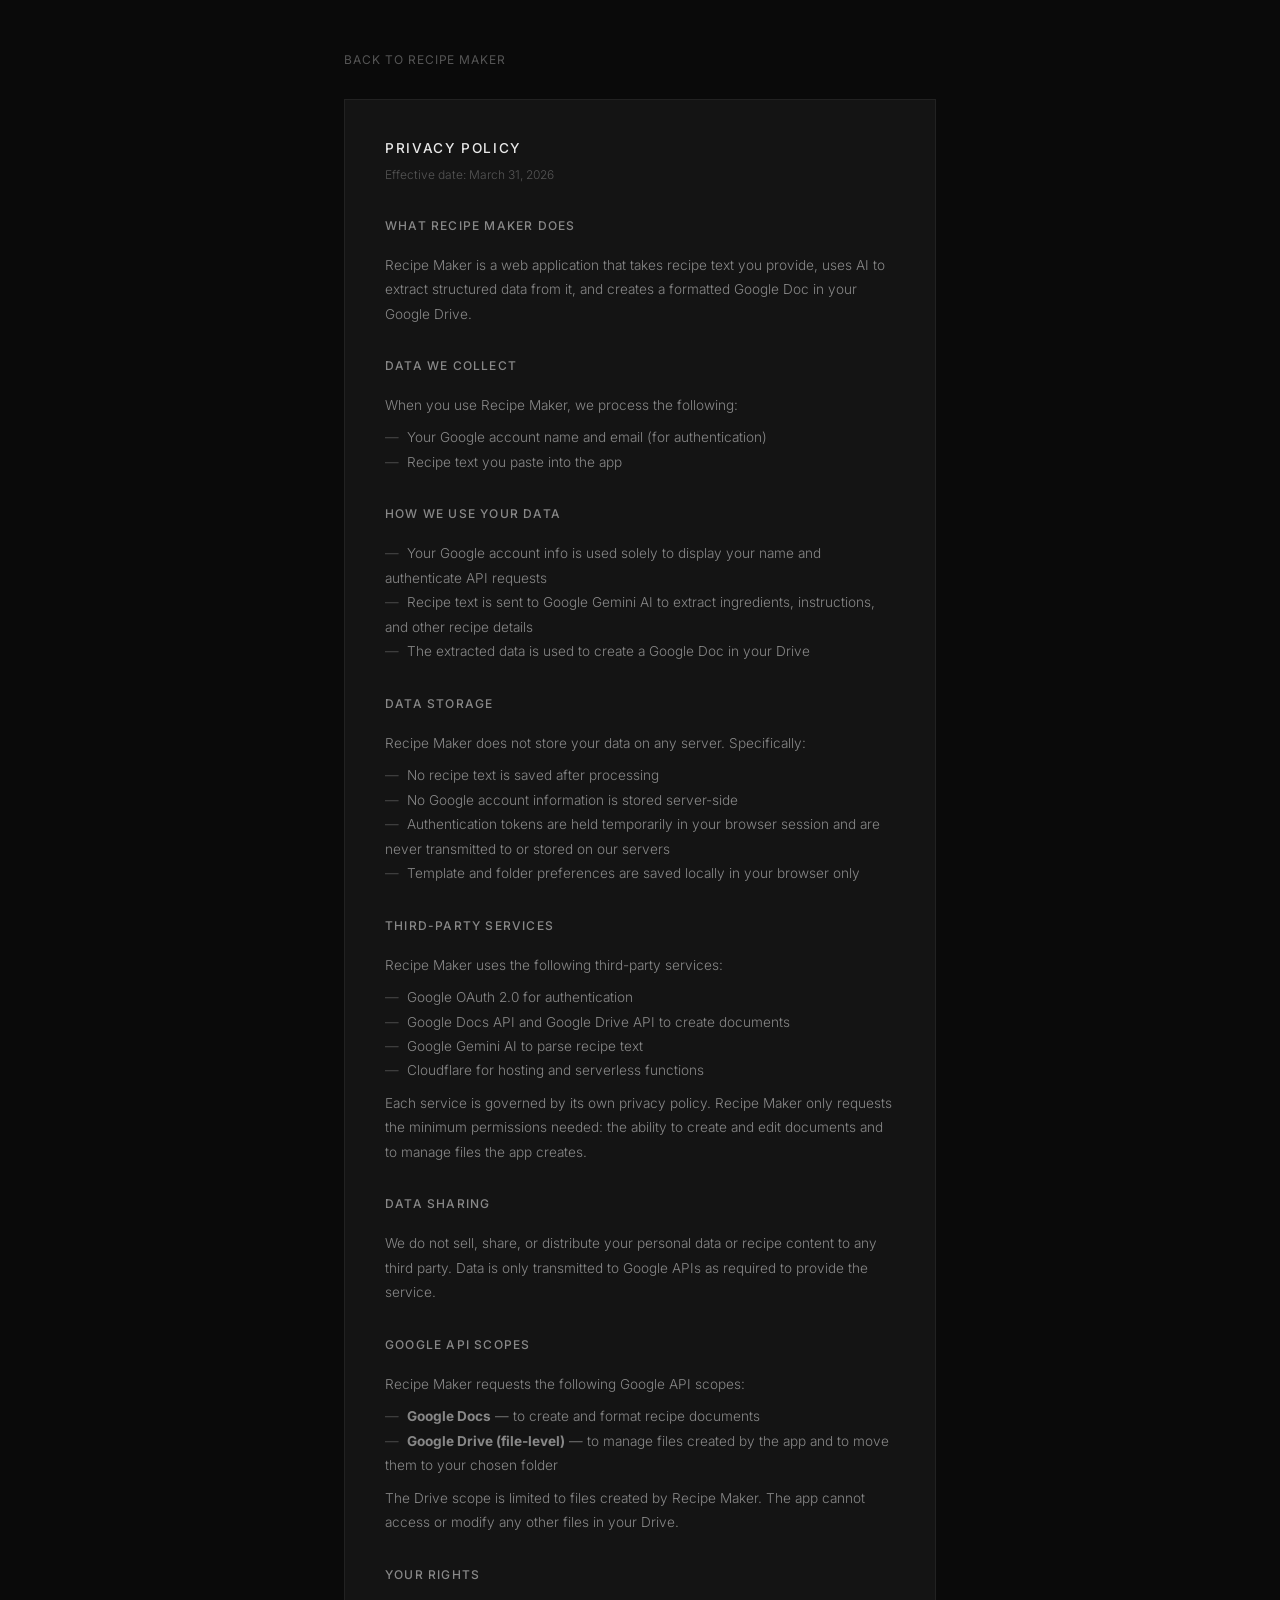
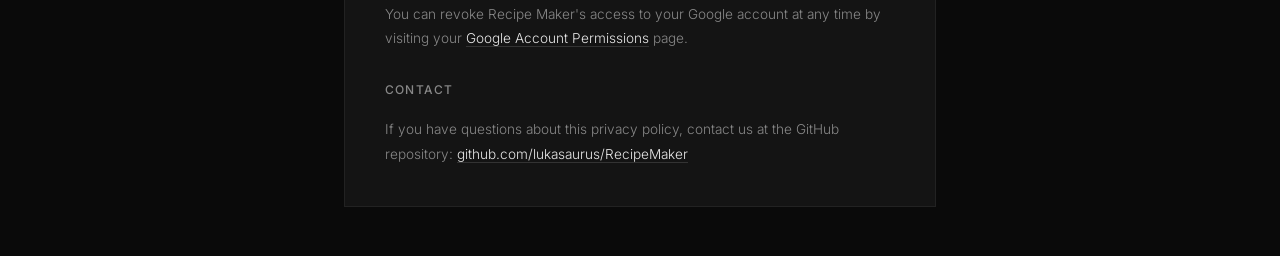
==== public/privacy.html @ 7f5fff84 "Add privacy policy page for Google OAuth verification Co-Authored-By: Claude Opus 4.6 <noreply@anthr" ====
<!DOCTYPE html>
<html lang="en">
<head>
  <meta charset="UTF-8">
  <meta name="viewport" content="width=device-width, initial-scale=1.0">
  <title>Privacy Policy — Recipe Maker</title>
  <link rel="stylesheet" href="style.css">
  <style>
    main { max-width: 640px; margin: 3rem auto; padding: 0 1.5rem; }
    .card { padding: 2.5rem; }
    .card h1 { font-size: 0.85rem; font-weight: 500; letter-spacing: 0.12em; text-transform: uppercase; color: #e8e8e8; margin-bottom: 0.5rem; }
    .card .date { font-size: 0.75rem; color: #555; margin-bottom: 2rem; }
    .card h2 { margin-top: 2rem; }
    .card p, .card li { font-size: 0.85rem; font-weight: 300; line-height: 1.8; color: #888; }
    .card ul { list-style: none; padding: 0; margin: 0.5rem 0; }
    .card li::before { content: "—"; margin-right: 0.5rem; color: #555; }
    .card a { color: #e8e8e8; text-decoration: none; border-bottom: 1px solid #333; }
    .card a:hover { border-color: #888; }
    .back { display: inline-block; margin-bottom: 2rem; font-size: 0.75rem; letter-spacing: 0.08em; text-transform: uppercase; color: #555; text-decoration: none; }
    .back:hover { color: #888; }
  </style>
</head>
<body>
  <main>
    <a href="/" class="back">Back to Recipe Maker</a>
    <section class="card">
      <h1>Privacy Policy</h1>
      <p class="date">Effective date: March 31, 2026</p>

      <h2>What Recipe Maker Does</h2>
      <p>Recipe Maker is a web application that takes recipe text you provide, uses AI to extract structured data from it, and creates a formatted Google Doc in your Google Drive.</p>

      <h2>Data We Collect</h2>
      <p>When you use Recipe Maker, we process the following:</p>
      <ul>
        <li>Your Google account name and email (for authentication)</li>
        <li>Recipe text you paste into the app</li>
      </ul>

      <h2>How We Use Your Data</h2>
      <ul>
        <li>Your Google account info is used solely to display your name and authenticate API requests</li>
        <li>Recipe text is sent to Google Gemini AI to extract ingredients, instructions, and other recipe details</li>
        <li>The extracted data is used to create a Google Doc in your Drive</li>
      </ul>

      <h2>Data Storage</h2>
      <p>Recipe Maker does not store your data on any server. Specifically:</p>
      <ul>
        <li>No recipe text is saved after processing</li>
        <li>No Google account information is stored server-side</li>
        <li>Authentication tokens are held temporarily in your browser session and are never transmitted to or stored on our servers</li>
        <li>Template and folder preferences are saved locally in your browser only</li>
      </ul>

      <h2>Third-Party Services</h2>
      <p>Recipe Maker uses the following third-party services:</p>
      <ul>
        <li>Google OAuth 2.0 for authentication</li>
        <li>Google Docs API and Google Drive API to create documents</li>
        <li>Google Gemini AI to parse recipe text</li>
        <li>Cloudflare for hosting and serverless functions</li>
      </ul>
      <p>Each service is governed by its own privacy policy. Recipe Maker only requests the minimum permissions needed: the ability to create and edit documents and to manage files the app creates.</p>

      <h2>Data Sharing</h2>
      <p>We do not sell, share, or distribute your personal data or recipe content to any third party. Data is only transmitted to Google APIs as required to provide the service.</p>

      <h2>Google API Scopes</h2>
      <p>Recipe Maker requests the following Google API scopes:</p>
      <ul>
        <li><strong>Google Docs</strong> — to create and format recipe documents</li>
        <li><strong>Google Drive (file-level)</strong> — to manage files created by the app and to move them to your chosen folder</li>
      </ul>
      <p>The Drive scope is limited to files created by Recipe Maker. The app cannot access or modify any other files in your Drive.</p>

      <h2>Your Rights</h2>
      <p>You can revoke Recipe Maker's access to your Google account at any time by visiting your <a href="https://myaccount.google.com/permissions">Google Account Permissions</a> page.</p>

      <h2>Contact</h2>
      <p>If you have questions about this privacy policy, contact us at the GitHub repository: <a href="https://github.com/lukasaurus/RecipeMaker">github.com/lukasaurus/RecipeMaker</a></p>
    </section>
  </main>
</body>
</html>
---- public/style.css ----
@import url('https://fonts.googleapis.com/css2?family=Inter:wght@300;400;500;600&display=swap');

* {
  margin: 0;
  padding: 0;
  box-sizing: border-box;
}

:root {
  --bg: #0a0a0a;
  --surface: #141414;
  --surface-hover: #1a1a1a;
  --border: #222;
  --border-light: #2a2a2a;
  --text: #e8e8e8;
  --text-muted: #888;
  --text-dim: #555;
  --accent: #fff;
  --accent-dim: rgba(255, 255, 255, 0.08);
  --danger: #ff4444;
  --danger-dim: rgba(255, 68, 68, 0.1);
  --warning-bg: rgba(255, 180, 0, 0.08);
  --warning-text: #ffb400;
  --success: #00c853;
}

body {
  font-family: 'Inter', -apple-system, BlinkMacSystemFont, "Segoe UI", sans-serif;
  background: var(--bg);
  color: var(--text);
  min-height: 100vh;
  display: flex;
  flex-direction: column;
  -webkit-font-smoothing: antialiased;
  -moz-osx-font-smoothing: grayscale;
}

/* Header */
header {
  background: var(--surface);
  border-bottom: 1px solid var(--border);
  padding: 1.25rem 2.5rem;
  display: flex;
  justify-content: space-between;
  align-items: center;
}

header h1 {
  font-size: 0.85rem;
  font-weight: 500;
  letter-spacing: 0.12em;
  text-transform: uppercase;
  color: var(--text);
}

#auth-section {
  display: flex;
  align-items: center;
  gap: 0.75rem;
}

#user-info {
  display: flex;
  align-items: center;
  gap: 1rem;
}

#user-name {
  font-size: 0.8rem;
  font-weight: 400;
  color: var(--text-muted);
  letter-spacing: 0.02em;
}

/* Main */
main {
  max-width: 640px;
  width: 100%;
  margin: 3rem auto;
  padding: 0 1.5rem;
  flex: 1;
}

/* Cards */
.card {
  background: var(--surface);
  border: 1px solid var(--border);
  border-radius: 0;
  padding: 2rem;
  margin-bottom: 1px;
}

.card-error {
  border-left: 3px solid var(--danger);
}

.card h2 {
  font-size: 0.75rem;
  font-weight: 500;
  letter-spacing: 0.1em;
  text-transform: uppercase;
  margin-bottom: 1.25rem;
  color: var(--text-muted);
}

.card h3 {
  font-size: 0.7rem;
  font-weight: 500;
  letter-spacing: 0.1em;
  text-transform: uppercase;
  margin: 1.5rem 0 0.6rem;
  color: var(--text-dim);
}

.card p {
  line-height: 1.7;
  color: var(--text-muted);
  font-size: 0.9rem;
  font-weight: 300;
}

/* Textarea */
textarea {
  width: 100%;
  min-height: 220px;
  padding: 1rem;
  background: var(--bg);
  border: 1px solid var(--border);
  border-radius: 0;
  color: var(--text);
  font-family: inherit;
  font-size: 0.9rem;
  font-weight: 300;
  resize: vertical;
  line-height: 1.7;
  transition: border-color 0.2s;
}

textarea::placeholder {
  color: var(--text-dim);
}

textarea:focus {
  outline: none;
  border-color: var(--text-muted);
}

/* Inputs */
input[type="text"] {
  width: 100%;
  padding: 0.6rem 0.85rem;
  background: var(--bg);
  border: 1px solid var(--border);
  border-radius: 0;
  color: var(--text);
  font-family: inherit;
  font-size: 0.85rem;
  font-weight: 300;
  margin-bottom: 0.5rem;
  transition: border-color 0.2s;
}

input[type="text"]::placeholder {
  color: var(--text-dim);
}

input[type="text"]:focus {
  outline: none;
  border-color: var(--text-muted);
}

/* Folder controls */
#folder-controls {
  display: flex;
  align-items: center;
  gap: 0.6rem;
}

.folder-label {
  flex: 1;
  font-size: 0.8rem;
  font-weight: 400;
  color: var(--text-muted);
  padding: 0.55rem 0.85rem;
  background: var(--bg);
  border: 1px solid var(--border);
}

/* Template controls */
#template-controls {
  display: flex;
  align-items: center;
  gap: 0.6rem;
}

#template-select {
  flex: 1;
  padding: 0.55rem 0.85rem;
  background: var(--bg);
  border: 1px solid var(--border);
  border-radius: 0;
  color: var(--text);
  font-family: inherit;
  font-size: 0.85rem;
  font-weight: 300;
  cursor: pointer;
  -webkit-appearance: none;
  appearance: none;
  background-image: url("data:image/svg+xml,%3Csvg xmlns='http://www.w3.org/2000/svg' width='12' height='12' fill='%23888' viewBox='0 0 16 16'%3E%3Cpath d='M8 11L3 6h10z'/%3E%3C/svg%3E");
  background-repeat: no-repeat;
  background-position: right 0.75rem center;
  padding-right: 2rem;
}

#template-select:focus {
  outline: none;
  border-color: var(--text-muted);
}

#add-template-form {
  background: var(--bg);
  border: 1px solid var(--border);
  padding: 1rem;
  margin-top: 0.6rem;
}

.form-actions {
  display: flex;
  gap: 0.5rem;
  margin-top: 0.5rem;
}

/* Buttons */
.btn {
  display: inline-block;
  padding: 0.55rem 1.25rem;
  border: 1px solid var(--border);
  border-radius: 0;
  font-family: inherit;
  font-size: 0.8rem;
  font-weight: 400;
  letter-spacing: 0.04em;
  cursor: pointer;
  text-decoration: none;
  text-align: center;
  transition: all 0.15s ease;
  background: transparent;
  color: var(--text-muted);
}

.btn:disabled {
  opacity: 0.3;
  cursor: not-allowed;
}

.btn-primary {
  background: var(--accent);
  border-color: var(--accent);
  color: #000;
  font-weight: 500;
}

.btn-primary:hover:not(:disabled) {
  background: transparent;
  color: var(--accent);
}

.btn-secondary {
  background: transparent;
  border-color: var(--border-light);
  color: var(--text-muted);
}

.btn-secondary:hover:not(:disabled) {
  border-color: var(--text-muted);
  color: var(--text);
}

.btn-danger {
  background: transparent;
  border-color: var(--border-light);
  color: var(--danger);
}

.btn-danger:hover:not(:disabled) {
  background: var(--danger-dim);
  border-color: var(--danger);
}

.btn-small {
  padding: 0.4rem 0.85rem;
  font-size: 0.72rem;
  letter-spacing: 0.05em;
  text-transform: uppercase;
}

.btn-large {
  padding: 0.85rem 2rem;
  font-size: 0.8rem;
  letter-spacing: 0.08em;
  text-transform: uppercase;
  width: 100%;
  margin-top: 1.75rem;
}

/* Spinner */
#status-section {
  text-align: center;
  padding: 3rem 2rem;
}

.spinner {
  width: 24px;
  height: 24px;
  border: 2px solid var(--border);
  border-top-color: var(--text);
  border-radius: 50%;
  animation: spin 0.7s linear infinite;
  margin: 0 auto 1.5rem;
}

@keyframes spin {
  to { transform: rotate(360deg); }
}

#status-text {
  font-size: 0.8rem;
  font-weight: 400;
  color: var(--text-dim);
  letter-spacing: 0.05em;
  text-transform: uppercase;
}

/* Result */
#result-section {
  text-align: center;
  padding: 3rem 2rem;
}

#result-section h2 {
  color: var(--success);
  margin-bottom: 1.5rem;
}

#doc-link {
  display: block;
  margin-bottom: 1rem;
}

#warnings {
  margin-bottom: 1.25rem;
}

.warning {
  background: var(--warning-bg);
  color: var(--warning-text);
  padding: 0.6rem 0.85rem;
  font-size: 0.8rem;
  font-weight: 400;
  margin-bottom: 0.4rem;
  border-left: 2px solid var(--warning-text);
}

/* Error */
#error-section {
  padding: 2rem;
}

#error-text {
  color: var(--danger);
  margin-bottom: 1.25rem;
  font-size: 0.85rem;
  font-weight: 300;
  line-height: 1.6;
}

/* Footer */
footer {
  text-align: center;
  padding: 2rem 1rem;
  border-top: 1px solid var(--border);
}

footer p {
  color: var(--text-dim);
  font-size: 0.72rem;
  font-weight: 300;
  letter-spacing: 0.04em;
}

/* Responsive */
@media (max-width: 600px) {
  header {
    flex-direction: column;
    gap: 1rem;
    text-align: center;
    padding: 1rem 1.5rem;
  }

  main {
    margin: 1.5rem auto;
  }

  .card {
    padding: 1.5rem;
  }

  #template-controls,
  #folder-controls {
    flex-wrap: wrap;
  }
}
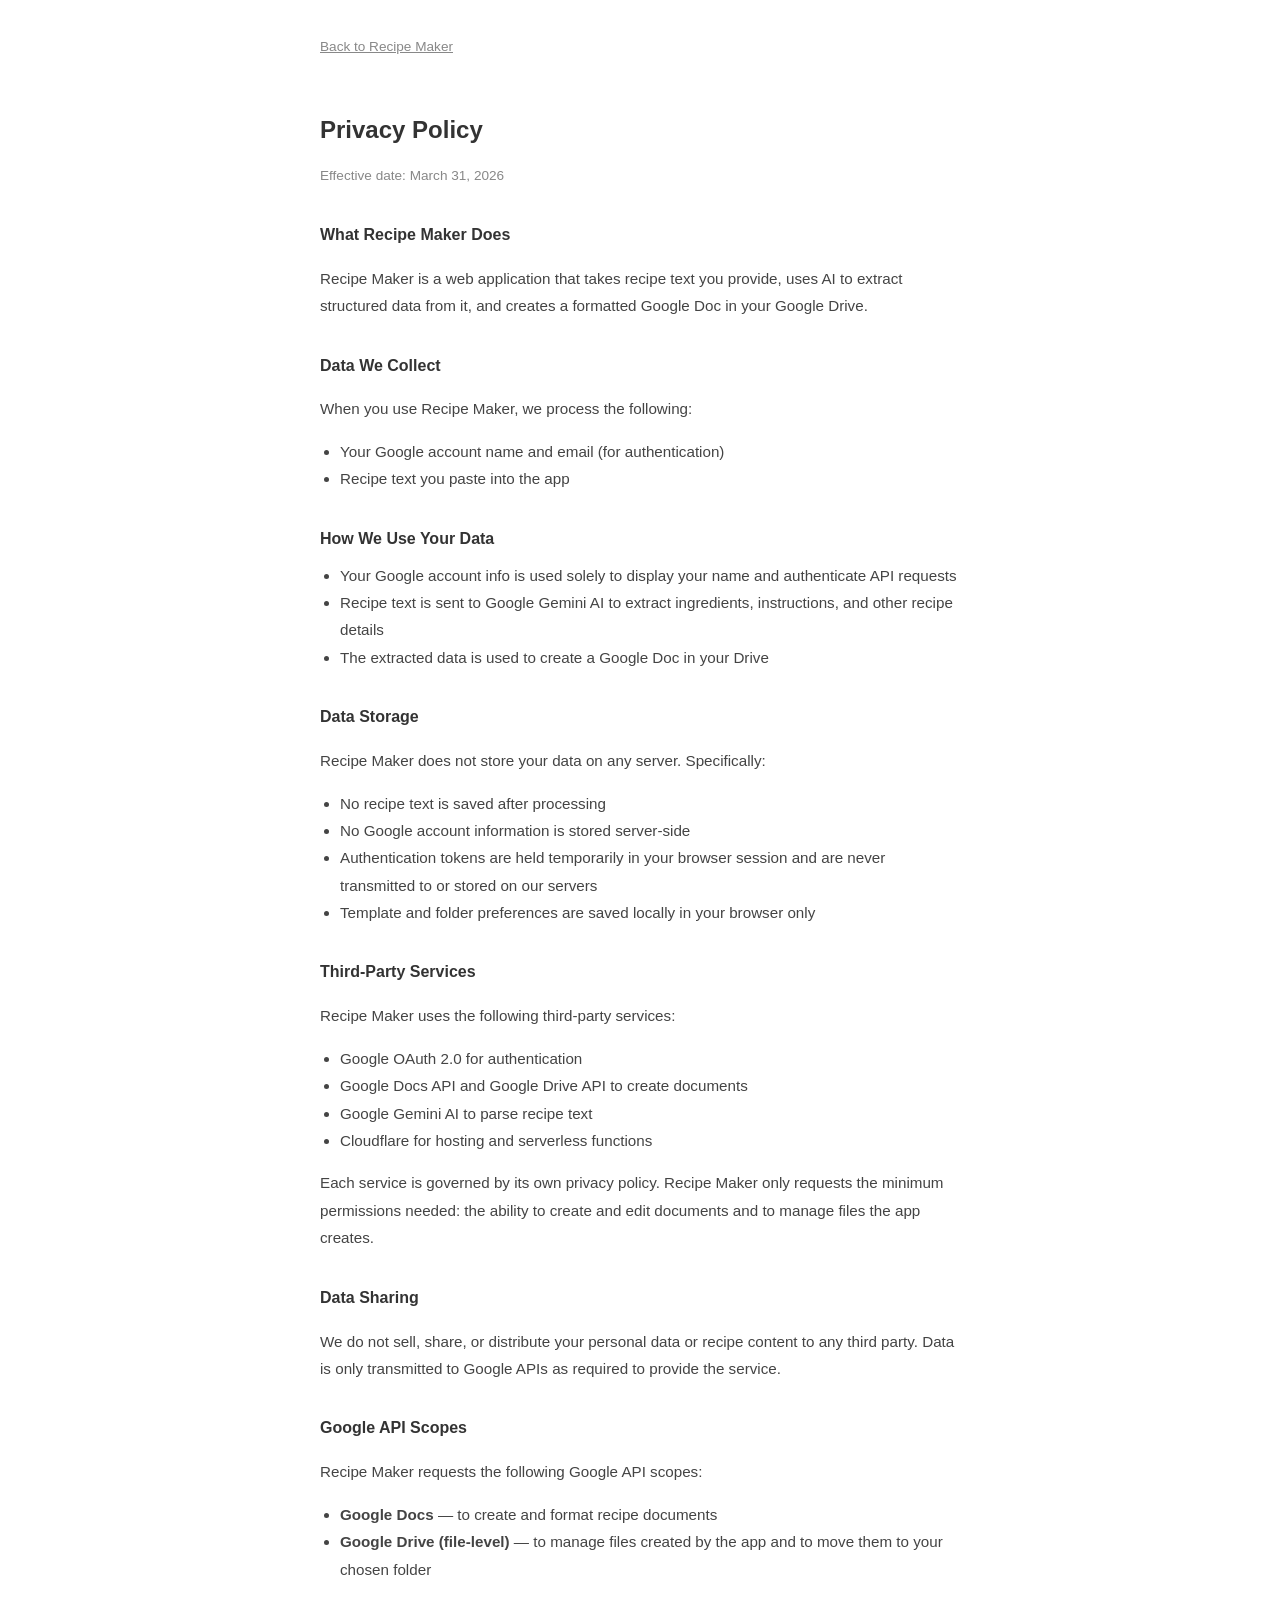
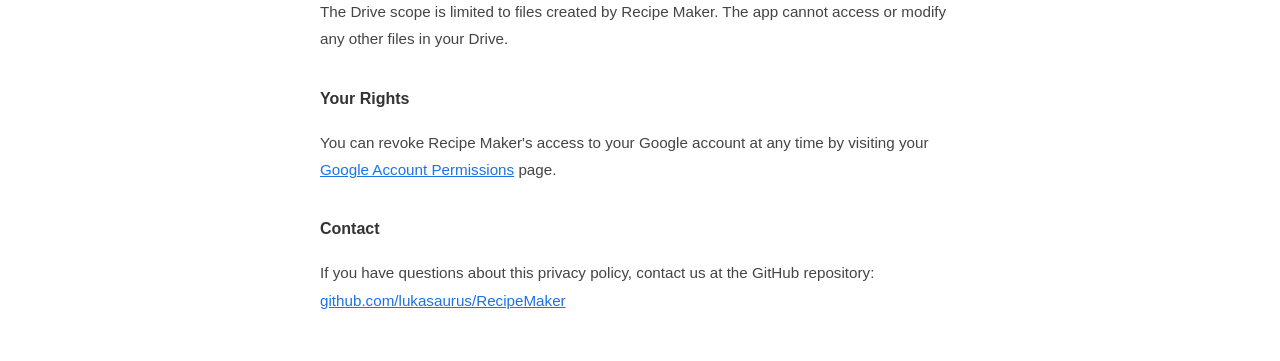
==== commit 993cdb70: "Add privacy/TOS links to homepage, fix policy pages for Google verification - Homepage footer now li" ====
--- a/public/privacy.html
+++ b/public/privacy.html
@@ -4,82 +4,73 @@
   <meta charset="UTF-8">
   <meta name="viewport" content="width=device-width, initial-scale=1.0">
   <title>Privacy Policy — Recipe Maker</title>
-  <link rel="stylesheet" href="style.css">
   <style>
-    main { max-width: 640px; margin: 3rem auto; padding: 0 1.5rem; }
-    .card { padding: 2.5rem; }
-    .card h1 { font-size: 0.85rem; font-weight: 500; letter-spacing: 0.12em; text-transform: uppercase; color: #e8e8e8; margin-bottom: 0.5rem; }
-    .card .date { font-size: 0.75rem; color: #555; margin-bottom: 2rem; }
-    .card h2 { margin-top: 2rem; }
-    .card p, .card li { font-size: 0.85rem; font-weight: 300; line-height: 1.8; color: #888; }
-    .card ul { list-style: none; padding: 0; margin: 0.5rem 0; }
-    .card li::before { content: "—"; margin-right: 0.5rem; color: #555; }
-    .card a { color: #e8e8e8; text-decoration: none; border-bottom: 1px solid #333; }
-    .card a:hover { border-color: #888; }
-    .back { display: inline-block; margin-bottom: 2rem; font-size: 0.75rem; letter-spacing: 0.08em; text-transform: uppercase; color: #555; text-decoration: none; }
-    .back:hover { color: #888; }
+    body { font-family: -apple-system, BlinkMacSystemFont, "Segoe UI", sans-serif; max-width: 640px; margin: 0 auto; padding: 2rem 1.5rem; color: #333; line-height: 1.8; }
+    h1 { font-size: 1.5rem; margin-bottom: 0.25rem; }
+    .date { color: #888; font-size: 0.85rem; margin-bottom: 2rem; }
+    h2 { font-size: 1rem; margin-top: 2rem; margin-bottom: 0.5rem; }
+    p, li { font-size: 0.95rem; color: #444; }
+    ul { padding-left: 1.25rem; margin: 0.5rem 0; }
+    a { color: #1a73e8; }
+    .back { display: inline-block; margin-bottom: 2rem; font-size: 0.85rem; color: #888; }
   </style>
 </head>
 <body>
-  <main>
-    <a href="/" class="back">Back to Recipe Maker</a>
-    <section class="card">
-      <h1>Privacy Policy</h1>
-      <p class="date">Effective date: March 31, 2026</p>
+  <a href="/" class="back">Back to Recipe Maker</a>
+  <h1>Privacy Policy</h1>
+  <p class="date">Effective date: March 31, 2026</p>
 
-      <h2>What Recipe Maker Does</h2>
-      <p>Recipe Maker is a web application that takes recipe text you provide, uses AI to extract structured data from it, and creates a formatted Google Doc in your Google Drive.</p>
+  <h2>What Recipe Maker Does</h2>
+  <p>Recipe Maker is a web application that takes recipe text you provide, uses AI to extract structured data from it, and creates a formatted Google Doc in your Google Drive.</p>
 
-      <h2>Data We Collect</h2>
-      <p>When you use Recipe Maker, we process the following:</p>
-      <ul>
-        <li>Your Google account name and email (for authentication)</li>
-        <li>Recipe text you paste into the app</li>
-      </ul>
+  <h2>Data We Collect</h2>
+  <p>When you use Recipe Maker, we process the following:</p>
+  <ul>
+    <li>Your Google account name and email (for authentication)</li>
+    <li>Recipe text you paste into the app</li>
+  </ul>
 
-      <h2>How We Use Your Data</h2>
-      <ul>
-        <li>Your Google account info is used solely to display your name and authenticate API requests</li>
-        <li>Recipe text is sent to Google Gemini AI to extract ingredients, instructions, and other recipe details</li>
-        <li>The extracted data is used to create a Google Doc in your Drive</li>
-      </ul>
+  <h2>How We Use Your Data</h2>
+  <ul>
+    <li>Your Google account info is used solely to display your name and authenticate API requests</li>
+    <li>Recipe text is sent to Google Gemini AI to extract ingredients, instructions, and other recipe details</li>
+    <li>The extracted data is used to create a Google Doc in your Drive</li>
+  </ul>
 
-      <h2>Data Storage</h2>
-      <p>Recipe Maker does not store your data on any server. Specifically:</p>
-      <ul>
-        <li>No recipe text is saved after processing</li>
-        <li>No Google account information is stored server-side</li>
-        <li>Authentication tokens are held temporarily in your browser session and are never transmitted to or stored on our servers</li>
-        <li>Template and folder preferences are saved locally in your browser only</li>
-      </ul>
+  <h2>Data Storage</h2>
+  <p>Recipe Maker does not store your data on any server. Specifically:</p>
+  <ul>
+    <li>No recipe text is saved after processing</li>
+    <li>No Google account information is stored server-side</li>
+    <li>Authentication tokens are held temporarily in your browser session and are never transmitted to or stored on our servers</li>
+    <li>Template and folder preferences are saved locally in your browser only</li>
+  </ul>
 
-      <h2>Third-Party Services</h2>
-      <p>Recipe Maker uses the following third-party services:</p>
-      <ul>
-        <li>Google OAuth 2.0 for authentication</li>
-        <li>Google Docs API and Google Drive API to create documents</li>
-        <li>Google Gemini AI to parse recipe text</li>
-        <li>Cloudflare for hosting and serverless functions</li>
-      </ul>
-      <p>Each service is governed by its own privacy policy. Recipe Maker only requests the minimum permissions needed: the ability to create and edit documents and to manage files the app creates.</p>
+  <h2>Third-Party Services</h2>
+  <p>Recipe Maker uses the following third-party services:</p>
+  <ul>
+    <li>Google OAuth 2.0 for authentication</li>
+    <li>Google Docs API and Google Drive API to create documents</li>
+    <li>Google Gemini AI to parse recipe text</li>
+    <li>Cloudflare for hosting and serverless functions</li>
+  </ul>
+  <p>Each service is governed by its own privacy policy. Recipe Maker only requests the minimum permissions needed: the ability to create and edit documents and to manage files the app creates.</p>
 
-      <h2>Data Sharing</h2>
-      <p>We do not sell, share, or distribute your personal data or recipe content to any third party. Data is only transmitted to Google APIs as required to provide the service.</p>
+  <h2>Data Sharing</h2>
+  <p>We do not sell, share, or distribute your personal data or recipe content to any third party. Data is only transmitted to Google APIs as required to provide the service.</p>
 
-      <h2>Google API Scopes</h2>
-      <p>Recipe Maker requests the following Google API scopes:</p>
-      <ul>
-        <li><strong>Google Docs</strong> — to create and format recipe documents</li>
-        <li><strong>Google Drive (file-level)</strong> — to manage files created by the app and to move them to your chosen folder</li>
-      </ul>
-      <p>The Drive scope is limited to files created by Recipe Maker. The app cannot access or modify any other files in your Drive.</p>
+  <h2>Google API Scopes</h2>
+  <p>Recipe Maker requests the following Google API scopes:</p>
+  <ul>
+    <li><strong>Google Docs</strong> — to create and format recipe documents</li>
+    <li><strong>Google Drive (file-level)</strong> — to manage files created by the app and to move them to your chosen folder</li>
+  </ul>
+  <p>The Drive scope is limited to files created by Recipe Maker. The app cannot access or modify any other files in your Drive.</p>
 
-      <h2>Your Rights</h2>
-      <p>You can revoke Recipe Maker's access to your Google account at any time by visiting your <a href="https://myaccount.google.com/permissions">Google Account Permissions</a> page.</p>
+  <h2>Your Rights</h2>
+  <p>You can revoke Recipe Maker's access to your Google account at any time by visiting your <a href="https://myaccount.google.com/permissions">Google Account Permissions</a> page.</p>
 
-      <h2>Contact</h2>
-      <p>If you have questions about this privacy policy, contact us at the GitHub repository: <a href="https://github.com/lukasaurus/RecipeMaker">github.com/lukasaurus/RecipeMaker</a></p>
-    </section>
-  </main>
+  <h2>Contact</h2>
+  <p>If you have questions about this privacy policy, contact us at the GitHub repository: <a href="https://github.com/lukasaurus/RecipeMaker">github.com/lukasaurus/RecipeMaker</a></p>
 </body>
 </html>
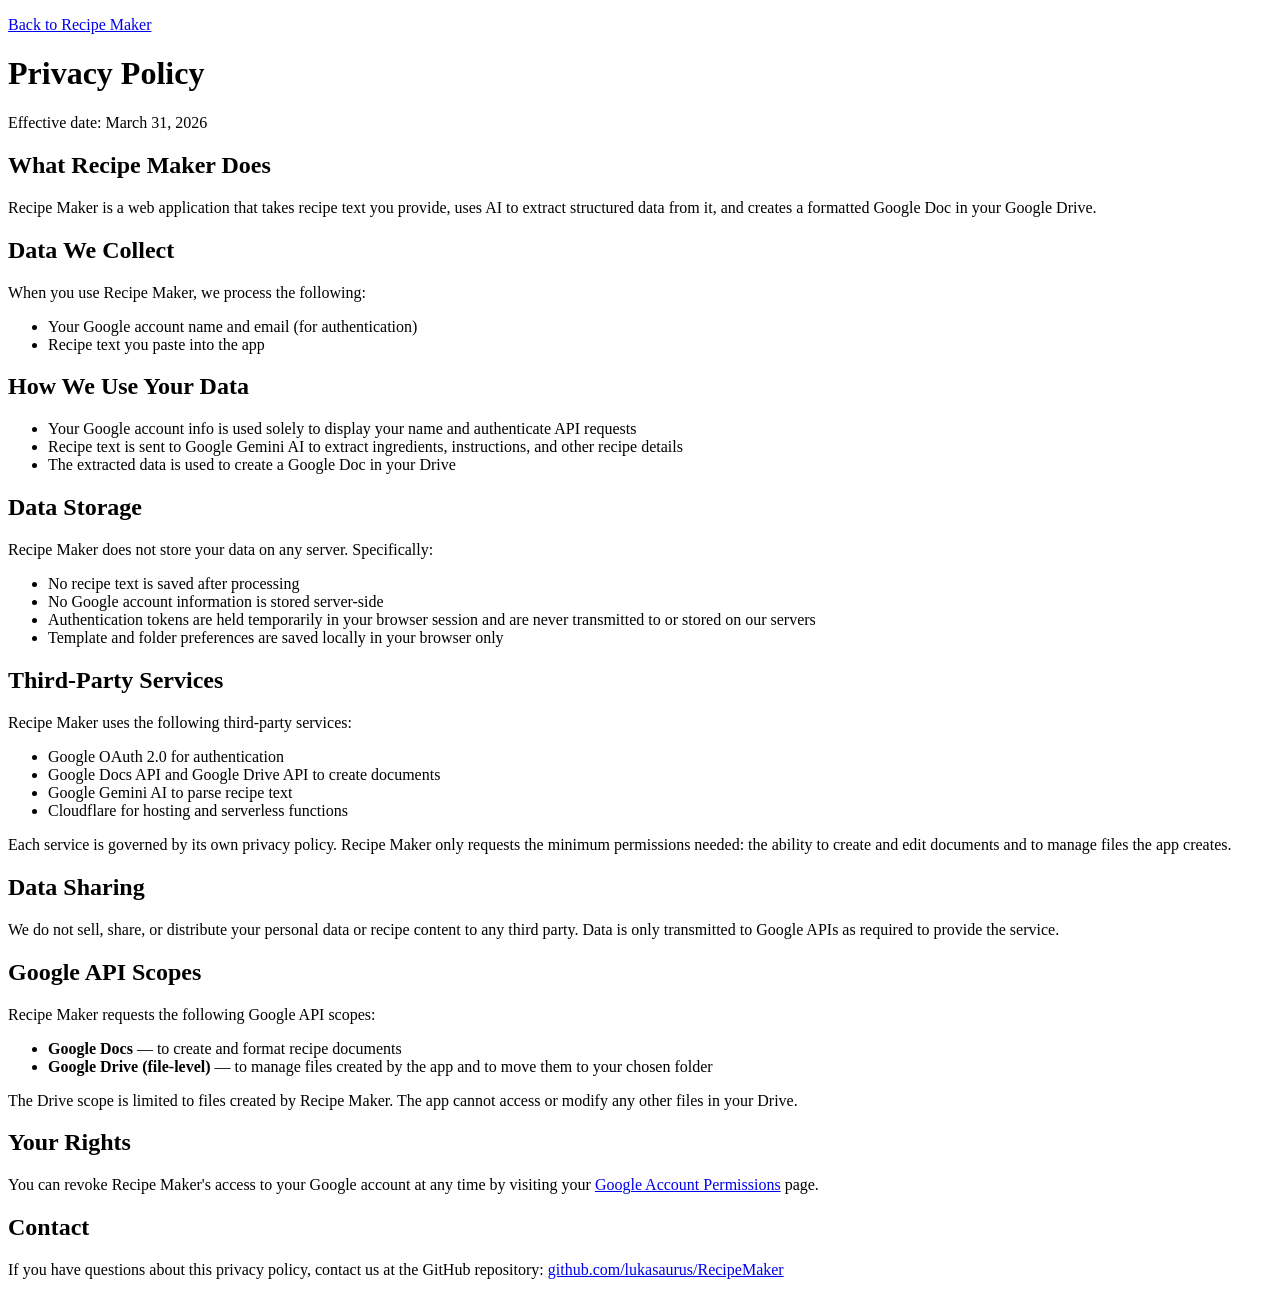
==== commit f7b61f99: "Strip all styling from privacy policy for Google verification Co-Authored-By: Claude Opus 4.6 <norep" ====
--- a/public/privacy.html
+++ b/public/privacy.html
@@ -4,21 +4,11 @@
   <meta charset="UTF-8">
   <meta name="viewport" content="width=device-width, initial-scale=1.0">
   <title>Privacy Policy — Recipe Maker</title>
-  <style>
-    body { font-family: -apple-system, BlinkMacSystemFont, "Segoe UI", sans-serif; max-width: 640px; margin: 0 auto; padding: 2rem 1.5rem; color: #333; line-height: 1.8; }
-    h1 { font-size: 1.5rem; margin-bottom: 0.25rem; }
-    .date { color: #888; font-size: 0.85rem; margin-bottom: 2rem; }
-    h2 { font-size: 1rem; margin-top: 2rem; margin-bottom: 0.5rem; }
-    p, li { font-size: 0.95rem; color: #444; }
-    ul { padding-left: 1.25rem; margin: 0.5rem 0; }
-    a { color: #1a73e8; }
-    .back { display: inline-block; margin-bottom: 2rem; font-size: 0.85rem; color: #888; }
-  </style>
 </head>
 <body>
-  <a href="/" class="back">Back to Recipe Maker</a>
+  <p><a href="/">Back to Recipe Maker</a></p>
   <h1>Privacy Policy</h1>
-  <p class="date">Effective date: March 31, 2026</p>
+  <p>Effective date: March 31, 2026</p>
 
   <h2>What Recipe Maker Does</h2>
   <p>Recipe Maker is a web application that takes recipe text you provide, uses AI to extract structured data from it, and creates a formatted Google Doc in your Google Drive.</p>
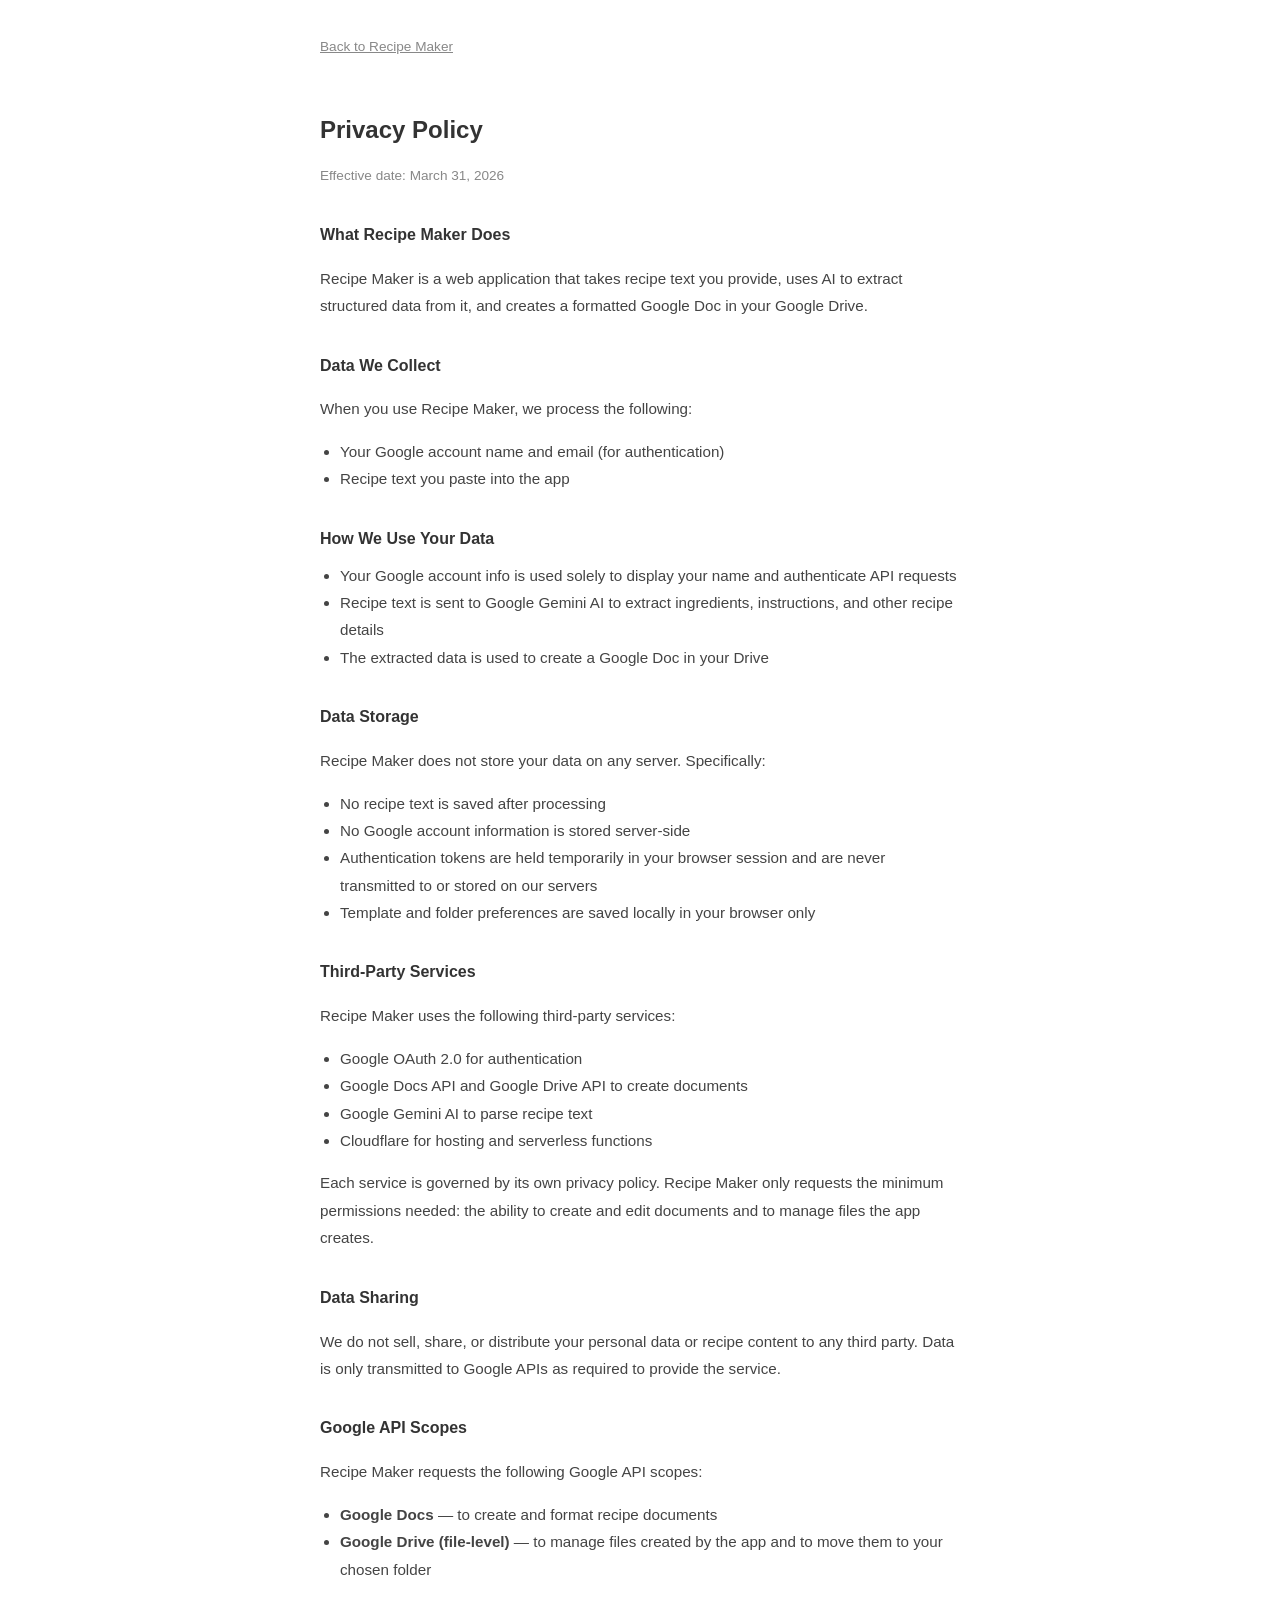
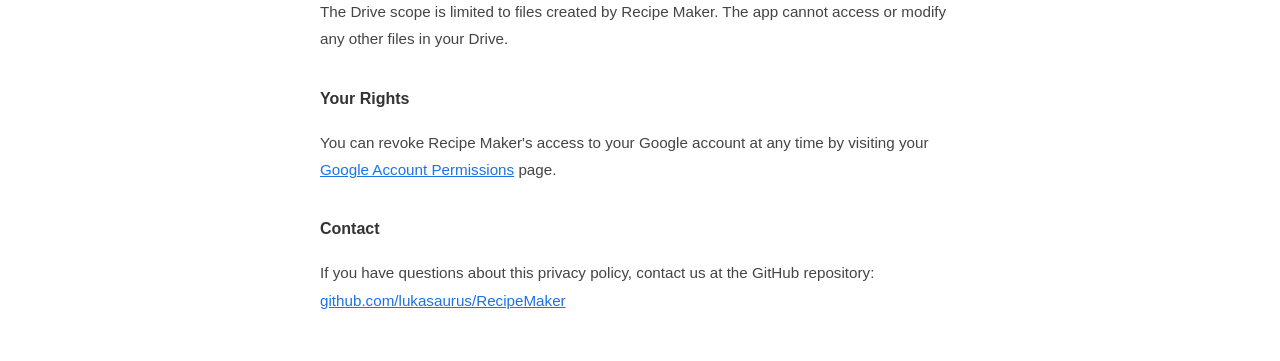
==== commit a3c691d1: "Restore styling to privacy policy page Co-Authored-By: Claude Opus 4.6 <noreply@anthropic.com>" ====
--- a/public/privacy.html
+++ b/public/privacy.html
@@ -4,11 +4,21 @@
   <meta charset="UTF-8">
   <meta name="viewport" content="width=device-width, initial-scale=1.0">
   <title>Privacy Policy — Recipe Maker</title>
+  <style>
+    body { font-family: -apple-system, BlinkMacSystemFont, "Segoe UI", sans-serif; max-width: 640px; margin: 0 auto; padding: 2rem 1.5rem; color: #333; line-height: 1.8; }
+    h1 { font-size: 1.5rem; margin-bottom: 0.25rem; }
+    .date { color: #888; font-size: 0.85rem; margin-bottom: 2rem; }
+    h2 { font-size: 1rem; margin-top: 2rem; margin-bottom: 0.5rem; }
+    p, li { font-size: 0.95rem; color: #444; }
+    ul { padding-left: 1.25rem; margin: 0.5rem 0; }
+    a { color: #1a73e8; }
+    .back { display: inline-block; margin-bottom: 2rem; font-size: 0.85rem; color: #888; }
+  </style>
 </head>
 <body>
-  <p><a href="/">Back to Recipe Maker</a></p>
+  <a href="/" class="back">Back to Recipe Maker</a>
   <h1>Privacy Policy</h1>
-  <p>Effective date: March 31, 2026</p>
+  <p class="date">Effective date: March 31, 2026</p>
 
   <h2>What Recipe Maker Does</h2>
   <p>Recipe Maker is a web application that takes recipe text you provide, uses AI to extract structured data from it, and creates a formatted Google Doc in your Google Drive.</p>
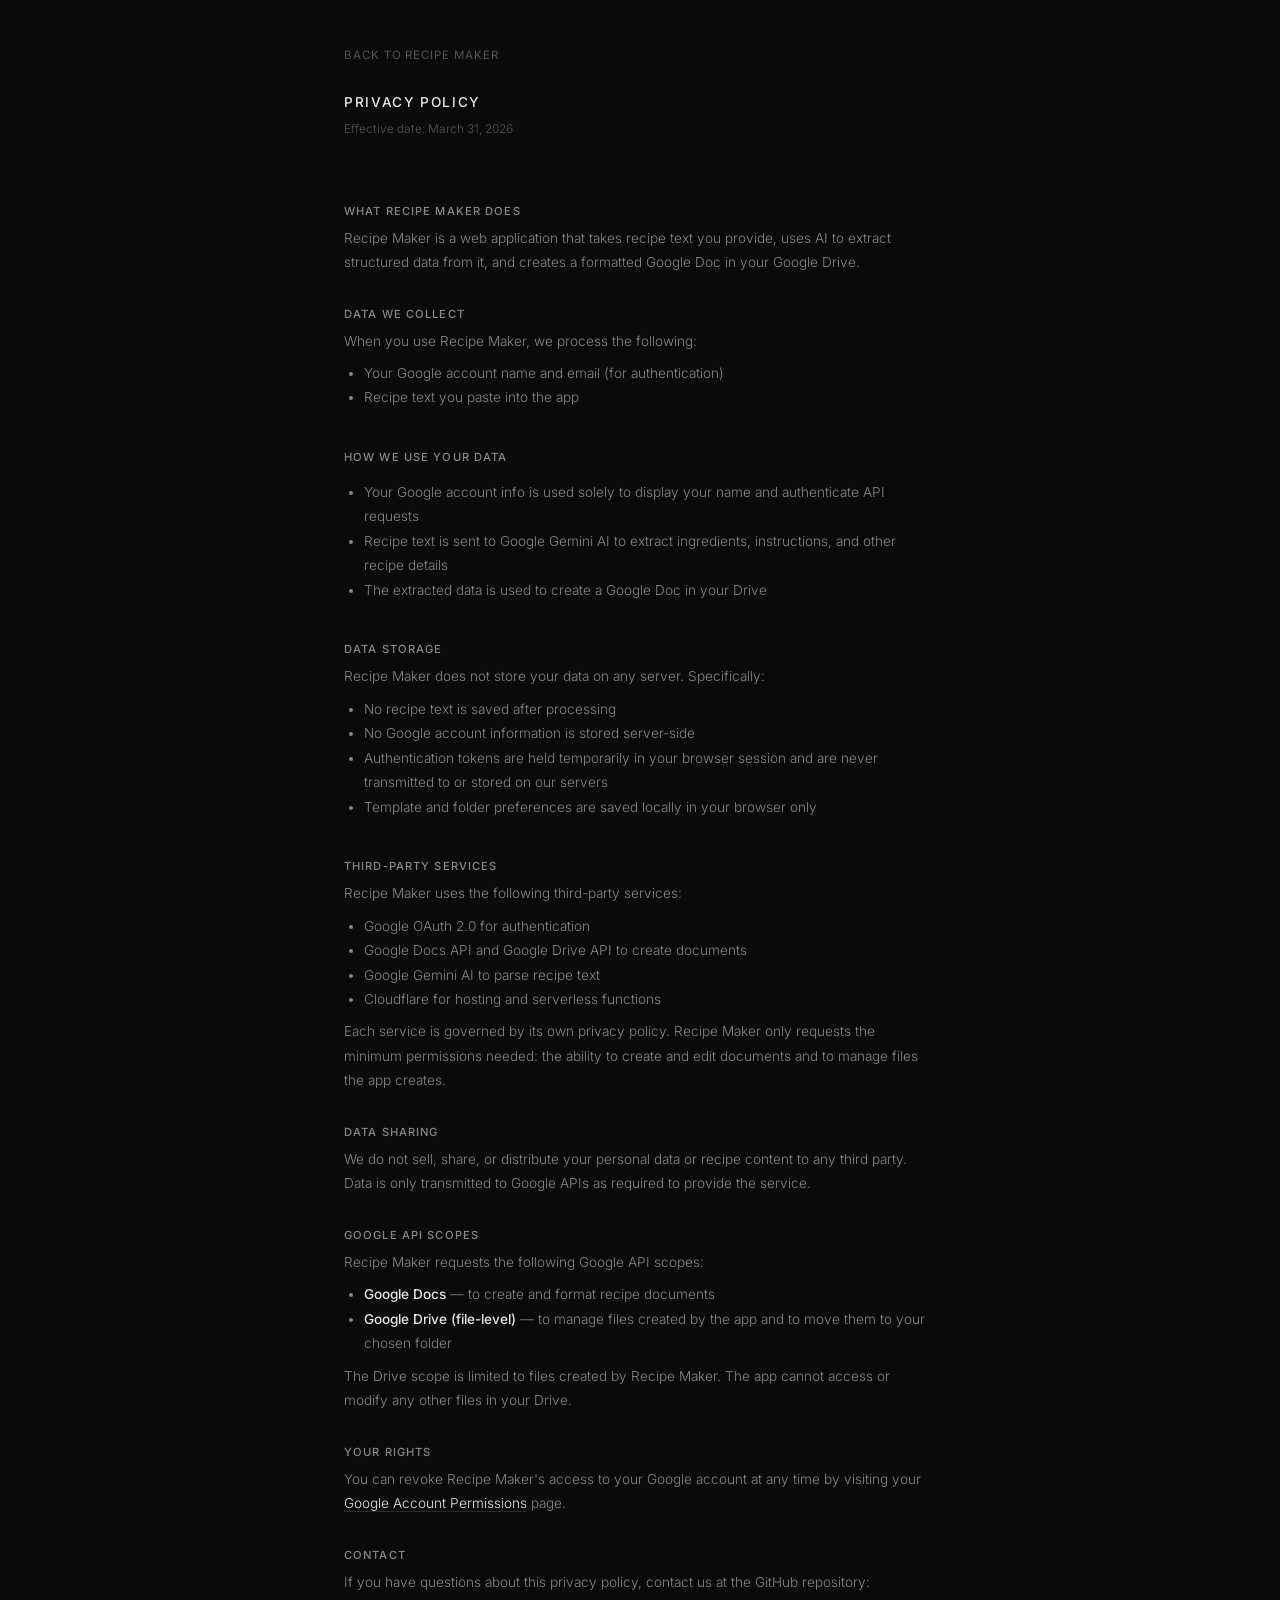
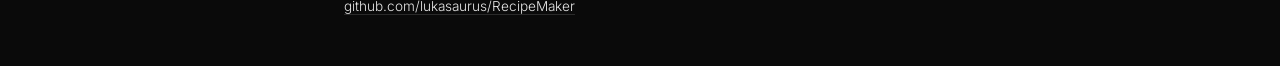
==== commit 86625bd8: "Match privacy and terms pages to main site dark theme Co-Authored-By: Claude Opus 4.6 <noreply@anthr" ====
--- a/public/privacy.html
+++ b/public/privacy.html
@@ -4,15 +4,19 @@
   <meta charset="UTF-8">
   <meta name="viewport" content="width=device-width, initial-scale=1.0">
   <title>Privacy Policy — Recipe Maker</title>
+  <link rel="stylesheet" href="style.css">
   <style>
-    body { font-family: -apple-system, BlinkMacSystemFont, "Segoe UI", sans-serif; max-width: 640px; margin: 0 auto; padding: 2rem 1.5rem; color: #333; line-height: 1.8; }
-    h1 { font-size: 1.5rem; margin-bottom: 0.25rem; }
-    .date { color: #888; font-size: 0.85rem; margin-bottom: 2rem; }
-    h2 { font-size: 1rem; margin-top: 2rem; margin-bottom: 0.5rem; }
-    p, li { font-size: 0.95rem; color: #444; }
+    body { max-width: 640px; margin: 0 auto; padding: 3rem 1.5rem; }
+    h1 { font-size: 0.85rem; font-weight: 500; letter-spacing: 0.12em; text-transform: uppercase; color: var(--text); margin-bottom: 0.5rem; }
+    .date { color: var(--text-dim); font-size: 0.75rem; margin-bottom: 2rem; }
+    h2 { font-size: 0.7rem; font-weight: 500; letter-spacing: 0.1em; text-transform: uppercase; color: var(--text-muted); margin-top: 2rem; margin-bottom: 0.5rem; }
+    p, li { font-size: 0.85rem; font-weight: 300; color: var(--text-muted); line-height: 1.8; }
+    strong { color: var(--text); font-weight: 500; }
     ul { padding-left: 1.25rem; margin: 0.5rem 0; }
-    a { color: #1a73e8; }
-    .back { display: inline-block; margin-bottom: 2rem; font-size: 0.85rem; color: #888; }
+    a { color: var(--text); text-decoration: none; border-bottom: 1px solid var(--border-light); transition: border-color 0.15s; }
+    a:hover { border-color: var(--text-muted); }
+    .back { display: inline-block; margin-bottom: 2rem; font-size: 0.72rem; letter-spacing: 0.08em; text-transform: uppercase; color: var(--text-dim); border: none; }
+    .back:hover { color: var(--text-muted); }
   </style>
 </head>
 <body>
--- a/public/style.css
+++ b/public/style.css
@@ -0,0 +1,436 @@
+@import url('https://fonts.googleapis.com/css2?family=Inter:wght@300;400;500;600&display=swap');
+
+* {
+  margin: 0;
+  padding: 0;
+  box-sizing: border-box;
+}
+
+:root {
+  --bg: #0a0a0a;
+  --surface: #141414;
+  --surface-hover: #1a1a1a;
+  --border: #222;
+  --border-light: #2a2a2a;
+  --text: #e8e8e8;
+  --text-muted: #888;
+  --text-dim: #555;
+  --accent: #fff;
+  --accent-dim: rgba(255, 255, 255, 0.08);
+  --danger: #ff4444;
+  --danger-dim: rgba(255, 68, 68, 0.1);
+  --warning-bg: rgba(255, 180, 0, 0.08);
+  --warning-text: #ffb400;
+  --success: #00c853;
+}
+
+body {
+  font-family: 'Inter', -apple-system, BlinkMacSystemFont, "Segoe UI", sans-serif;
+  background: var(--bg);
+  color: var(--text);
+  min-height: 100vh;
+  display: flex;
+  flex-direction: column;
+  -webkit-font-smoothing: antialiased;
+  -moz-osx-font-smoothing: grayscale;
+}
+
+/* Header */
+header {
+  background: var(--surface);
+  border-bottom: 1px solid var(--border);
+  padding: 1.25rem 2.5rem;
+  display: flex;
+  justify-content: space-between;
+  align-items: center;
+}
+
+header h1 {
+  font-size: 0.85rem;
+  font-weight: 500;
+  letter-spacing: 0.12em;
+  text-transform: uppercase;
+  color: var(--text);
+}
+
+#auth-section {
+  display: flex;
+  align-items: center;
+  gap: 0.75rem;
+}
+
+#user-info {
+  display: flex;
+  align-items: center;
+  gap: 1rem;
+}
+
+#user-name {
+  font-size: 0.8rem;
+  font-weight: 400;
+  color: var(--text-muted);
+  letter-spacing: 0.02em;
+}
+
+/* Main */
+main {
+  max-width: 640px;
+  width: 100%;
+  margin: 3rem auto;
+  padding: 0 1.5rem;
+  flex: 1;
+}
+
+/* Cards */
+.card {
+  background: var(--surface);
+  border: 1px solid var(--border);
+  border-radius: 0;
+  padding: 2rem;
+  margin-bottom: 1px;
+}
+
+.card-error {
+  border-left: 3px solid var(--danger);
+}
+
+.card h2 {
+  font-size: 0.75rem;
+  font-weight: 500;
+  letter-spacing: 0.1em;
+  text-transform: uppercase;
+  margin-bottom: 1.25rem;
+  color: var(--text-muted);
+}
+
+.card h3 {
+  font-size: 0.7rem;
+  font-weight: 500;
+  letter-spacing: 0.1em;
+  text-transform: uppercase;
+  margin: 1.5rem 0 0.6rem;
+  color: var(--text-dim);
+}
+
+.card p {
+  line-height: 1.7;
+  color: var(--text-muted);
+  font-size: 0.9rem;
+  font-weight: 300;
+}
+
+/* Textarea */
+textarea {
+  width: 100%;
+  min-height: 220px;
+  padding: 1rem;
+  background: var(--bg);
+  border: 1px solid var(--border);
+  border-radius: 0;
+  color: var(--text);
+  font-family: inherit;
+  font-size: 0.9rem;
+  font-weight: 300;
+  resize: vertical;
+  line-height: 1.7;
+  transition: border-color 0.2s;
+}
+
+textarea::placeholder {
+  color: var(--text-dim);
+}
+
+textarea:focus {
+  outline: none;
+  border-color: var(--text-muted);
+}
+
+/* Inputs */
+input[type="text"] {
+  width: 100%;
+  padding: 0.6rem 0.85rem;
+  background: var(--bg);
+  border: 1px solid var(--border);
+  border-radius: 0;
+  color: var(--text);
+  font-family: inherit;
+  font-size: 0.85rem;
+  font-weight: 300;
+  margin-bottom: 0.5rem;
+  transition: border-color 0.2s;
+}
+
+input[type="text"]::placeholder {
+  color: var(--text-dim);
+}
+
+input[type="text"]:focus {
+  outline: none;
+  border-color: var(--text-muted);
+}
+
+/* Folder controls */
+#folder-controls {
+  display: flex;
+  align-items: center;
+  gap: 0.6rem;
+}
+
+.folder-label {
+  flex: 1;
+  font-size: 0.8rem;
+  font-weight: 400;
+  color: var(--text-muted);
+  padding: 0.55rem 0.85rem;
+  background: var(--bg);
+  border: 1px solid var(--border);
+}
+
+/* Template controls */
+#template-controls {
+  display: flex;
+  align-items: center;
+  gap: 0.6rem;
+}
+
+#template-select {
+  flex: 1;
+  padding: 0.55rem 0.85rem;
+  background: var(--bg);
+  border: 1px solid var(--border);
+  border-radius: 0;
+  color: var(--text);
+  font-family: inherit;
+  font-size: 0.85rem;
+  font-weight: 300;
+  cursor: pointer;
+  -webkit-appearance: none;
+  appearance: none;
+  background-image: url("data:image/svg+xml,%3Csvg xmlns='http://www.w3.org/2000/svg' width='12' height='12' fill='%23888' viewBox='0 0 16 16'%3E%3Cpath d='M8 11L3 6h10z'/%3E%3C/svg%3E");
+  background-repeat: no-repeat;
+  background-position: right 0.75rem center;
+  padding-right: 2rem;
+}
+
+#template-select:focus {
+  outline: none;
+  border-color: var(--text-muted);
+}
+
+#add-template-form {
+  background: var(--bg);
+  border: 1px solid var(--border);
+  padding: 1rem;
+  margin-top: 0.6rem;
+}
+
+.form-actions {
+  display: flex;
+  gap: 0.5rem;
+  margin-top: 0.5rem;
+}
+
+/* Buttons */
+.btn {
+  display: inline-block;
+  padding: 0.55rem 1.25rem;
+  border: 1px solid var(--border);
+  border-radius: 0;
+  font-family: inherit;
+  font-size: 0.8rem;
+  font-weight: 400;
+  letter-spacing: 0.04em;
+  cursor: pointer;
+  text-decoration: none;
+  text-align: center;
+  transition: all 0.15s ease;
+  background: transparent;
+  color: var(--text-muted);
+}
+
+.btn:disabled {
+  opacity: 0.3;
+  cursor: not-allowed;
+}
+
+.btn-primary {
+  background: var(--accent);
+  border-color: var(--accent);
+  color: #000;
+  font-weight: 500;
+}
+
+.btn-primary:hover:not(:disabled) {
+  background: transparent;
+  color: var(--accent);
+}
+
+.btn-secondary {
+  background: transparent;
+  border-color: var(--border-light);
+  color: var(--text-muted);
+}
+
+.btn-secondary:hover:not(:disabled) {
+  border-color: var(--text-muted);
+  color: var(--text);
+}
+
+.btn-danger {
+  background: transparent;
+  border-color: var(--border-light);
+  color: var(--danger);
+}
+
+.btn-danger:hover:not(:disabled) {
+  background: var(--danger-dim);
+  border-color: var(--danger);
+}
+
+.btn-small {
+  padding: 0.4rem 0.85rem;
+  font-size: 0.72rem;
+  letter-spacing: 0.05em;
+  text-transform: uppercase;
+}
+
+.btn-large {
+  padding: 0.85rem 2rem;
+  font-size: 0.8rem;
+  letter-spacing: 0.08em;
+  text-transform: uppercase;
+  width: 100%;
+  margin-top: 1.75rem;
+}
+
+/* Spinner */
+#status-section {
+  text-align: center;
+  padding: 3rem 2rem;
+}
+
+.spinner {
+  width: 24px;
+  height: 24px;
+  border: 2px solid var(--border);
+  border-top-color: var(--text);
+  border-radius: 50%;
+  animation: spin 0.7s linear infinite;
+  margin: 0 auto 1.5rem;
+}
+
+@keyframes spin {
+  to { transform: rotate(360deg); }
+}
+
+#status-text {
+  font-size: 0.8rem;
+  font-weight: 400;
+  color: var(--text-dim);
+  letter-spacing: 0.05em;
+  text-transform: uppercase;
+}
+
+/* Result */
+#result-section {
+  text-align: center;
+  padding: 3rem 2rem;
+}
+
+#result-section h2 {
+  color: var(--success);
+  margin-bottom: 1.5rem;
+}
+
+#doc-link {
+  display: block;
+  margin-bottom: 1rem;
+}
+
+#warnings {
+  margin-bottom: 1.25rem;
+}
+
+.warning {
+  background: var(--warning-bg);
+  color: var(--warning-text);
+  padding: 0.6rem 0.85rem;
+  font-size: 0.8rem;
+  font-weight: 400;
+  margin-bottom: 0.4rem;
+  border-left: 2px solid var(--warning-text);
+}
+
+/* Error */
+#error-section {
+  padding: 2rem;
+}
+
+#error-text {
+  color: var(--danger);
+  margin-bottom: 1.25rem;
+  font-size: 0.85rem;
+  font-weight: 300;
+  line-height: 1.6;
+}
+
+/* Footer */
+footer {
+  text-align: center;
+  padding: 2rem 1rem;
+  border-top: 1px solid var(--border);
+}
+
+footer p {
+  color: var(--text-dim);
+  font-size: 0.72rem;
+  font-weight: 300;
+  letter-spacing: 0.04em;
+}
+
+.footer-links {
+  margin-top: 0.75rem;
+}
+
+.footer-links a {
+  color: var(--text-muted);
+  text-decoration: none;
+  border-bottom: 1px solid var(--border);
+  transition: border-color 0.15s;
+}
+
+.footer-links a:hover {
+  border-color: var(--text-muted);
+}
+
+.footer-links .sep {
+  display: inline-block;
+  width: 1px;
+  height: 0.6em;
+  background: var(--border-light);
+  margin: 0 0.75rem;
+  vertical-align: middle;
+}
+
+/* Responsive */
+@media (max-width: 600px) {
+  header {
+    flex-direction: column;
+    gap: 1rem;
+    text-align: center;
+    padding: 1rem 1.5rem;
+  }
+
+  main {
+    margin: 1.5rem auto;
+  }
+
+  .card {
+    padding: 1.5rem;
+  }
+
+  #template-controls,
+  #folder-controls {
+    flex-wrap: wrap;
+  }
+}
